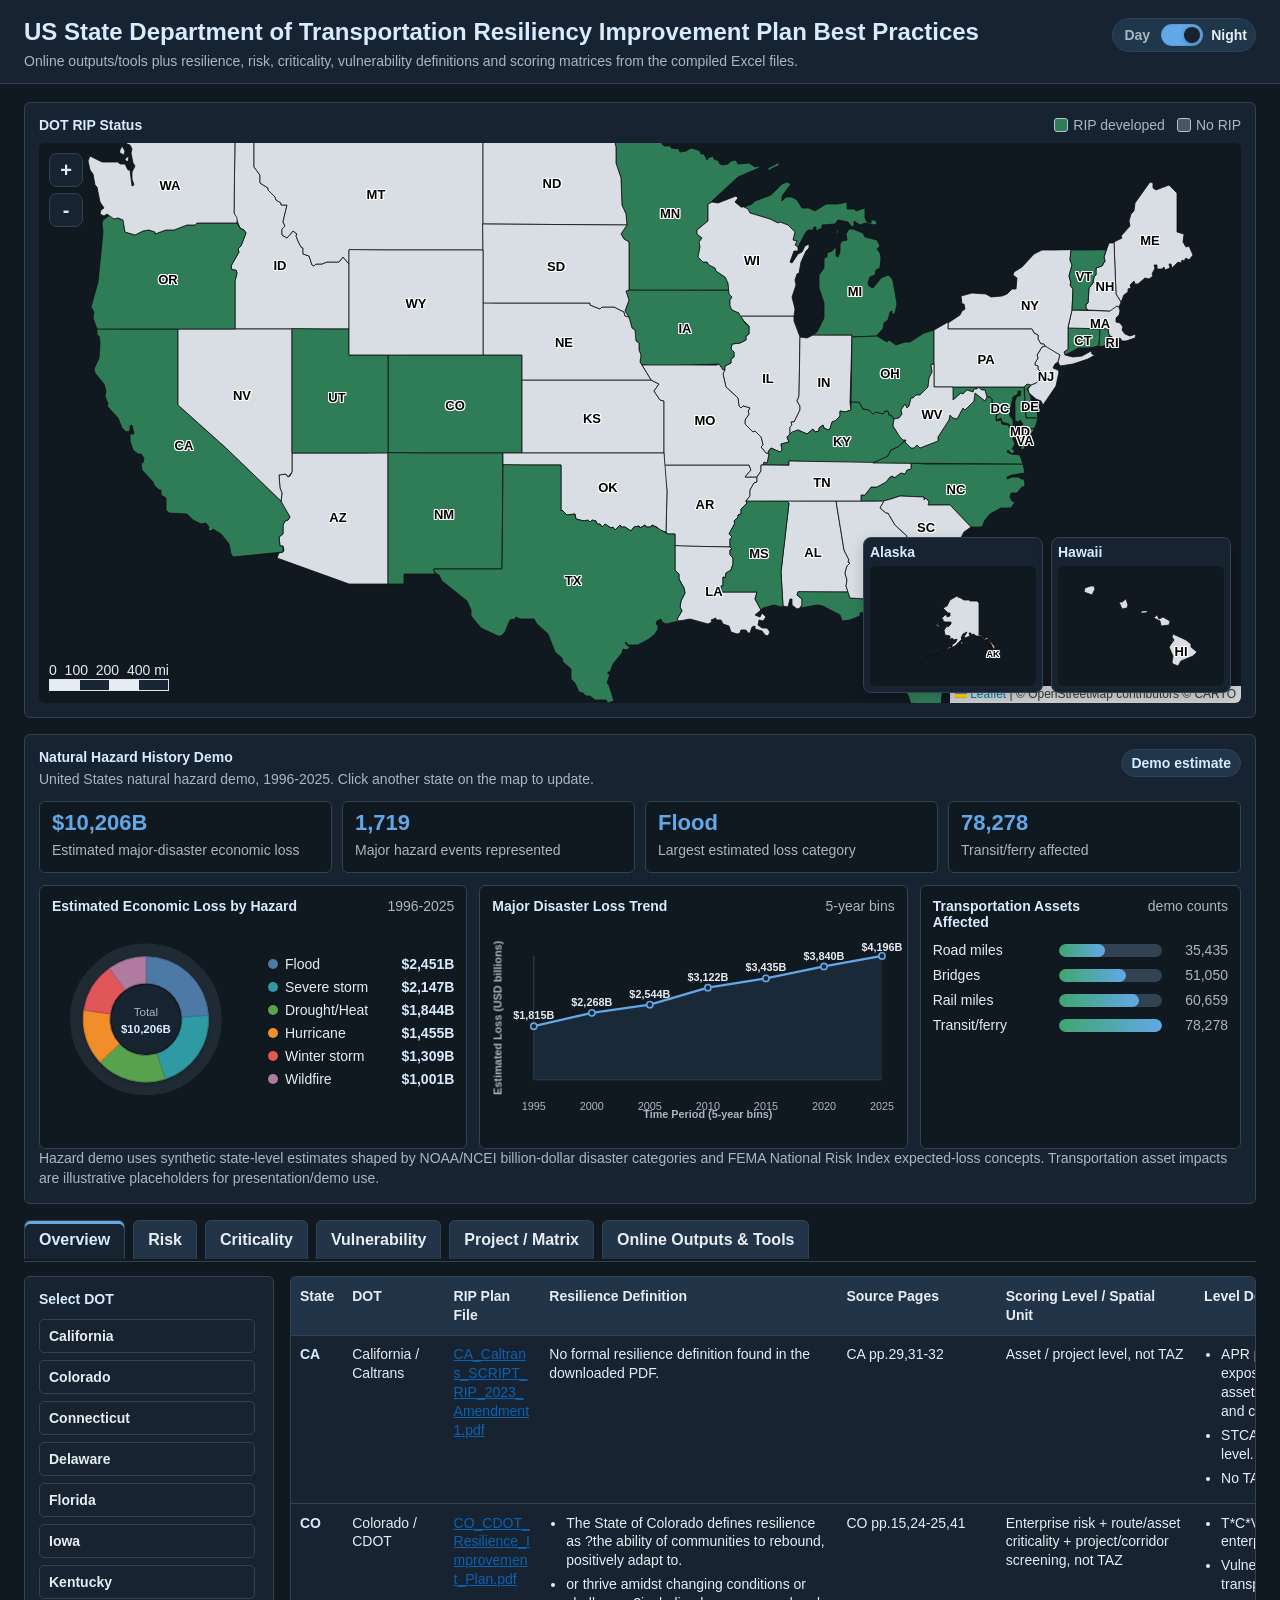
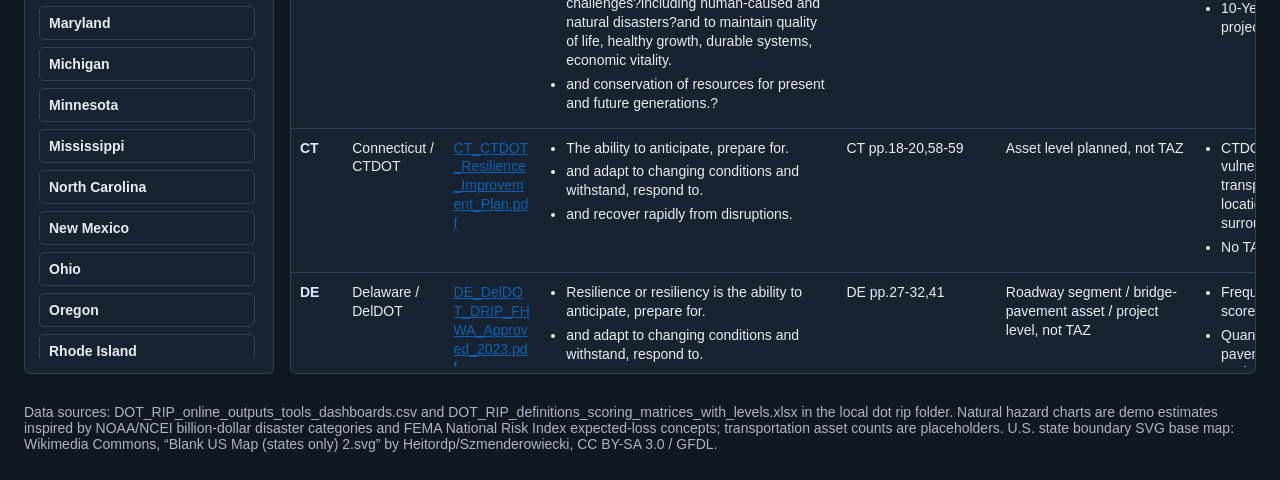
==== index.html @ f4f538ba "fix: resolve GitHub Pages 404 by adding root index and root workflow" ====
<!doctype html>
<html lang="en">
<head>
  <meta charset="utf-8" />
  <meta name="viewport" content="width=device-width, initial-scale=1" />
  <title>DOT RIP Dashboard</title>
  <meta http-equiv="refresh" content="0; url=./site/" />
  <script>
    window.location.replace("./site/");
  </script>
</head>
<body>
  <p>Redirecting to dashboard... <a href="./site/">Open manually</a>.</p>
</body>
</html>
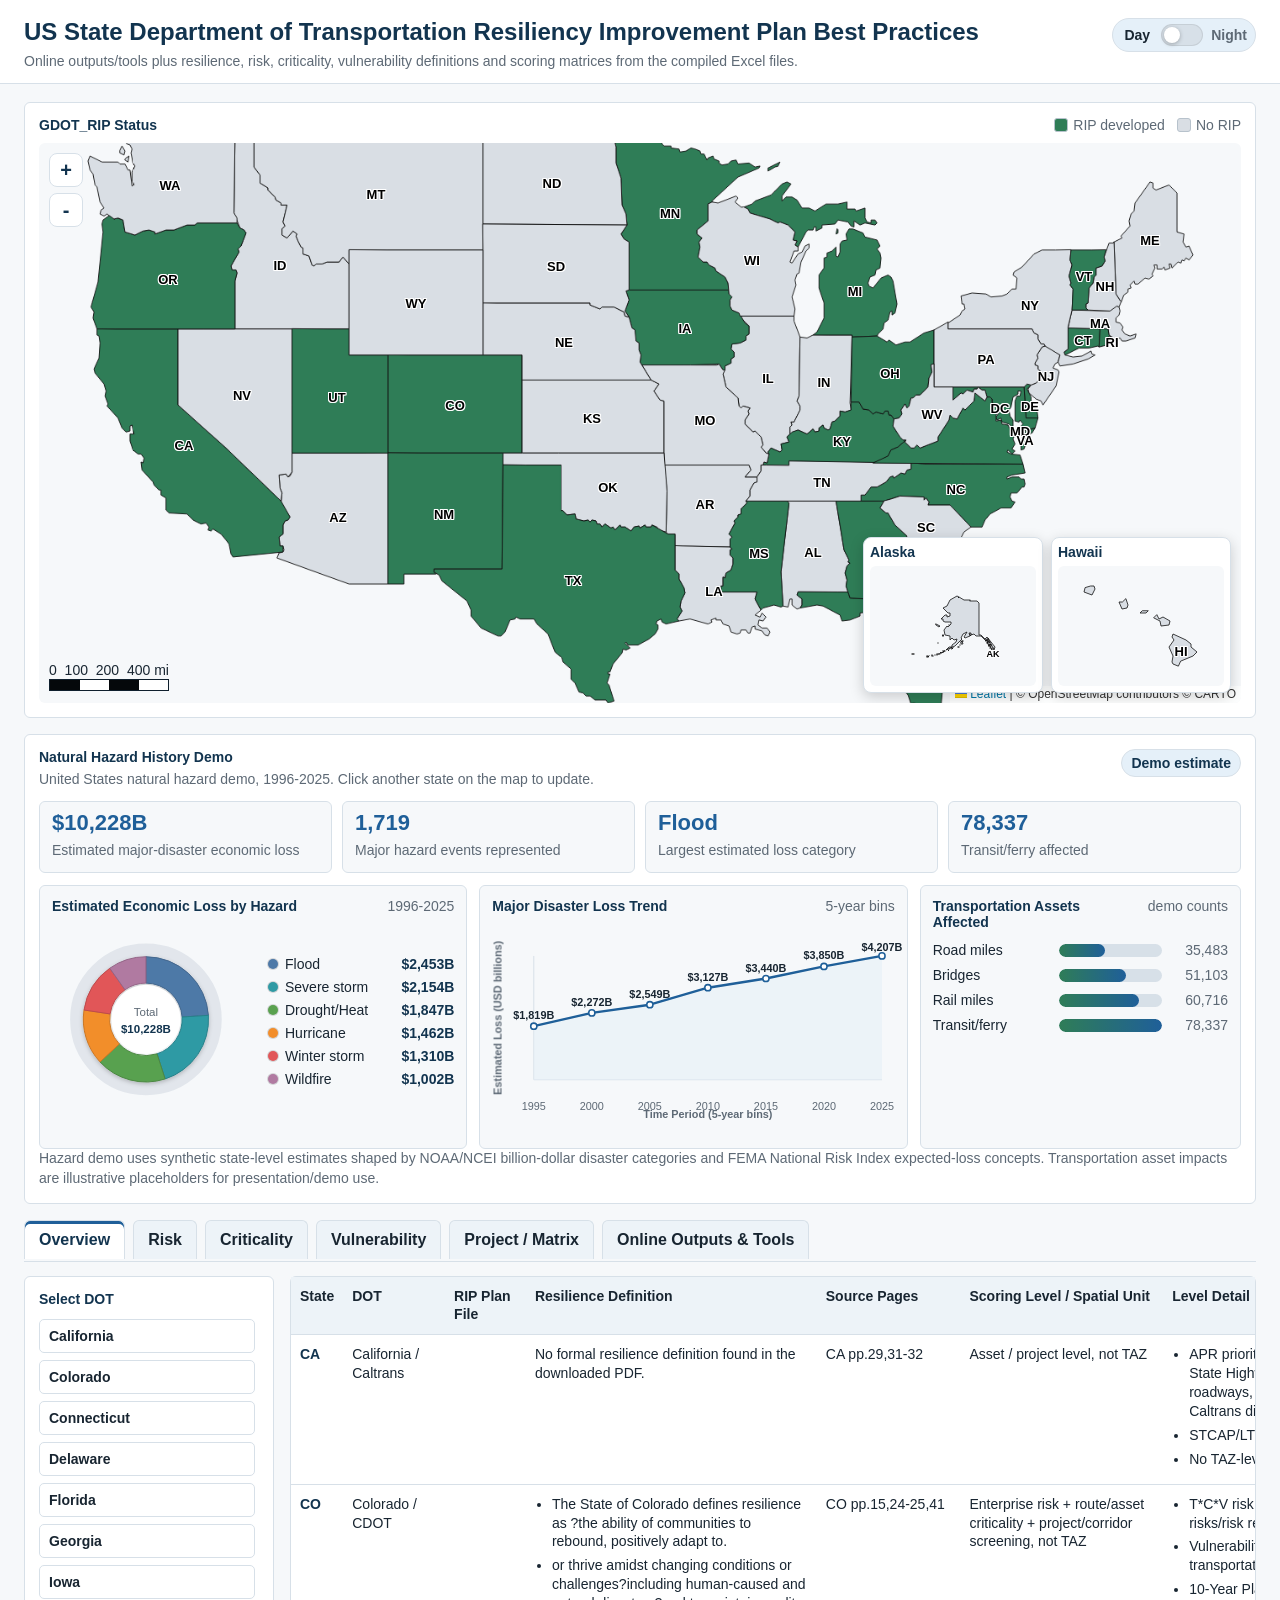
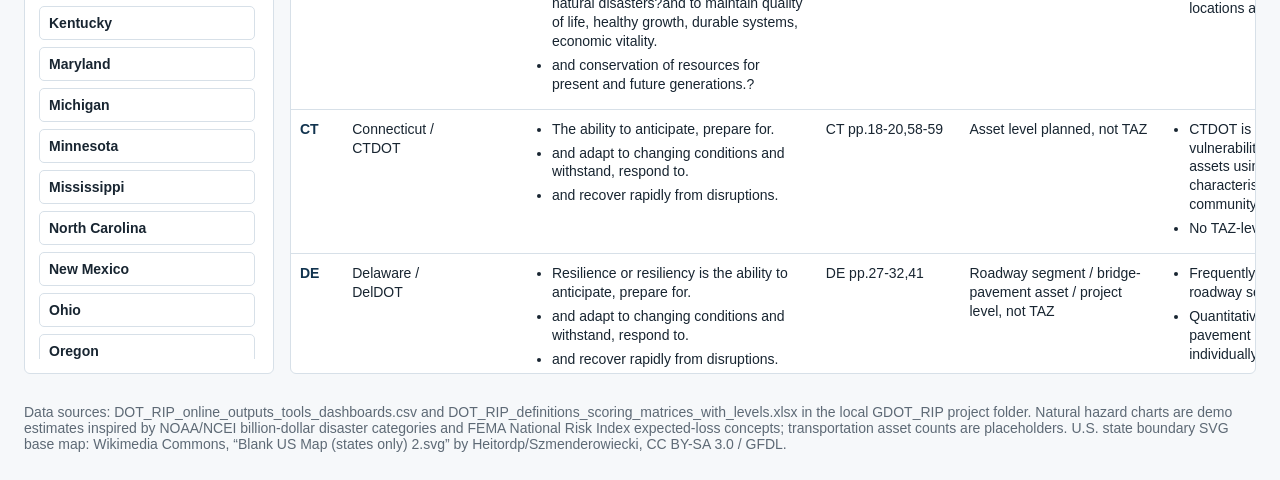
==== commit 46bab487: "Sync repository to GDOT_RIP folder only" ====
--- a/index.html
+++ b/index.html
@@ -3,7 +3,7 @@
 <head>
   <meta charset="utf-8" />
   <meta name="viewport" content="width=device-width, initial-scale=1" />
-  <title>DOT RIP Dashboard</title>
+  <title>GDOT_RIP Dashboard</title>
   <meta http-equiv="refresh" content="0; url=./site/" />
   <script>
     window.location.replace("./site/");
@@ -12,4 +12,4 @@
 <body>
   <p>Redirecting to dashboard... <a href="./site/">Open manually</a>.</p>
 </body>
-</html>+</html>
